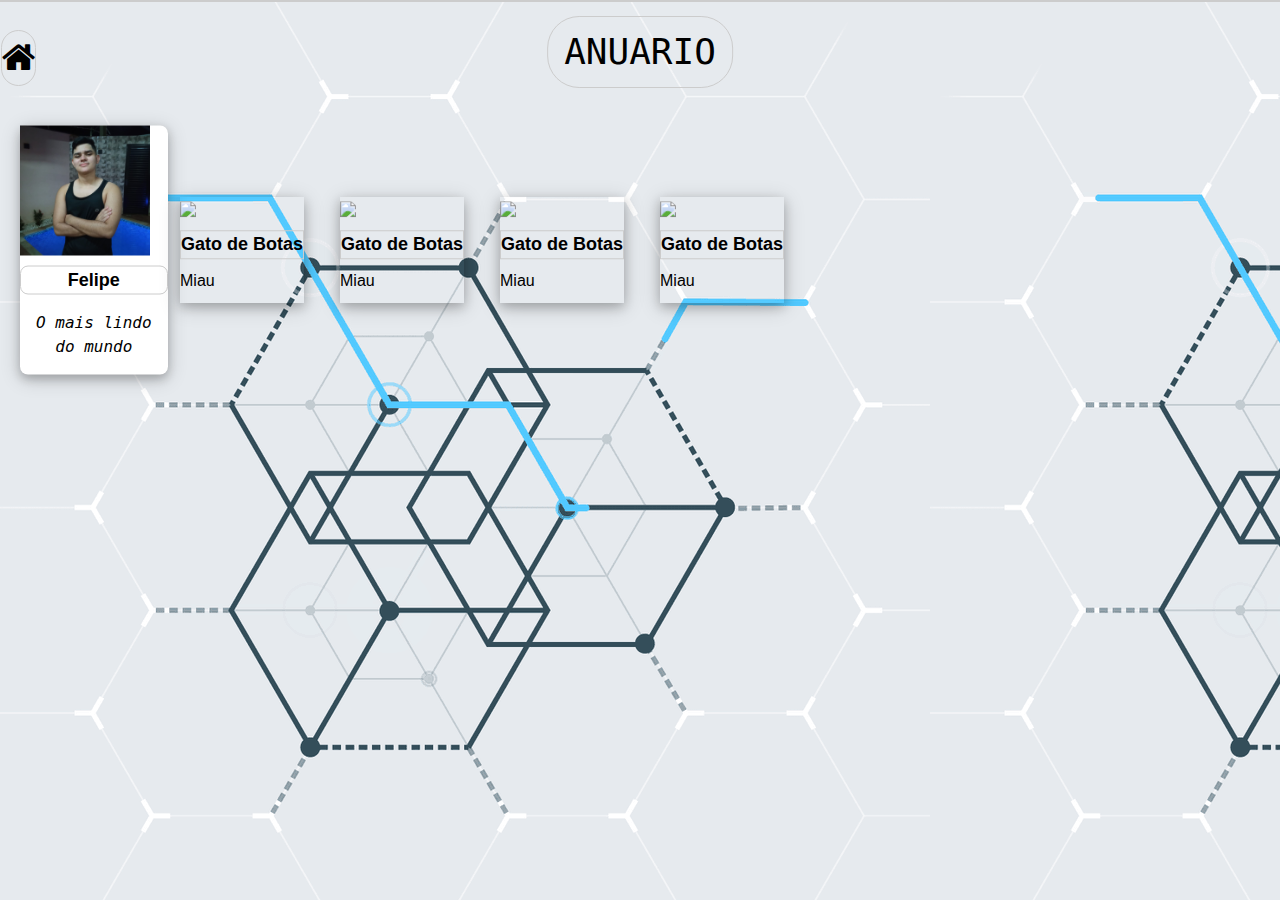
==== anuario.html @ a4c7834b "Add everything to de repository" ====
<!DOCTYPE html>
<html lang="pt-br">
  <head>
    <meta charset="UTF-8" />
    <meta http-equiv="X-UA-Compatible" content="IE=edge" />
    <meta name="viewport" content="width=device-width, initial-scale=1.0" />
    <link rel="stylesheet" href="https://www.w3schools.com/w3css/4/w3.css" />
    <link rel="stylesheet" href="./css/Sitezinho.css" />
    <link
      rel="stylesheet"
      href="https://fonts.googleapis.com/css?family=Lobster&effect=shadow-multiple"
    />
    <link
      rel="stylesheet"
      href="https://cdnjs.cloudflare.com/ajax/libs/font-awesome/4.7.0/css/font-awesome.min.css"
    />
    <link rel="preconnect" href="https://fonts.googleapis.com" />
    <link rel="icon" href="./usedimages/yearclosed.png" />
    <title>Anuário 3ºIT</title>
  </head>
  <body background="./usedimages/Anuario.gif">
    <div class="w3-border">
      <h1
        class="w3-center w3-monospace w3-round-xxlarge w3-transparent w3-border w3-cursive w3-padding w3-display-topmiddle w3-section"
      >
        ANUARIO
      </h1>
      <a href="index.html"
        ><i class="w3-xxlarge bordadoanuario w3-border w3-round-xxlarge"
          ><i class="fa fa-home"></i></i
      ></a>
    </div>
    <br />
    <!-----CARDS---->
    <div
      class="w3-card-4 w3-display-left gatodebotas w3-transparent w3-round-large w3-white"
    >
      <img
        src="./usedimages/felipe.jpg"
        alt="Felipe"
        height="130px"
        width="130px "
        class=""
      />
      <div class="container" style="text-align: center">
        <h5 class="w3-border w3-round-large w3-white">
          <b class="w3-center"> Felipe </b>
        </h5>
        <i
          ><h6 class="w3-monospace w3-margin">O mais lindo <br />do mundo</h6>
        </i>
      </div>
    </div>
    <div class="w3-card-4 w3-display-left anuario1">
      <img src="gatodebotas.jpg" alt=" " height="130px" width="130px" />
      <div class="container">
        <h5 class="w3-border"><b>Gato de Botas </b></h5>
        <h6>Miau</h6>
      </div>
    </div>
    <div class="w3-card-4 w3-display-left anuario2">
      <img src="gatodebotas.jpg" alt=" " height="130px" width="130px" />
      <div class="container">
        <h5 class="w3-border"><b>Gato de Botas </b></h5>
        <h6>Miau</h6>
      </div>
    </div>
    <div class="w3-card-4 w3-display-left anuario3">
      <img src="gatodebotas.jpg" alt=" " height="130px" width="130px" />
      <div class="container">
        <h5 class="w3-border"><b>Gato de Botas </b></h5>
        <h6>Miau</h6>
      </div>
    </div>
    <div class="w3-card-4 w3-display-left anuario4">
      <img src="gatodebotas.jpg" alt=" " height="130px" width="130px" />
      <div class="container">
        <h5 class="w3-border"><b>Gato de Botas </b></h5>
        <h6>Miau</h6>
      </div>
    </div>
  </body>
</html>
---- css/Sitezinho.css ----
.content:before {
  content: "";
  position: fixed;
  left: 0;
  right: 0;
  z-index: -1;

  display: block;
  background-image: url("LP.gif");
  width: 2000px;
  height: 800px;

  -webkit-filter: blur(1px);
  -moz-filter: blur(1px);
  -o-filter: blur(1px);
  -ms-filter: blur(1px);
  filter: blur(1px);
}
.posicao {
  position: absolute;
  top: 50px;
}
.posicaobotao {
  position: absolute;
  top: 400px;
}
.tamanhobotao {
  font-size: 16px;
}
p {
  font-size: small;
}
.gatodebotas {
  top: 250px;
  left: 20px;
}
.bordadoanuario {
  position: absolute;
  top: 30px;
}
.anuario1 {
  top: 250px;
  left: 180px;
}
.anuario2 {
  top: 250px;
  left: 340px;
}
.anuario3 {
  top: 250px;
  left: 500px;
}
.anuario4 {
  top: 250px;
  left: 660px;
}
.nomedafileira1 {
  top: 199;
}

.test {
  position: absolute;
  background-size: auto;
}
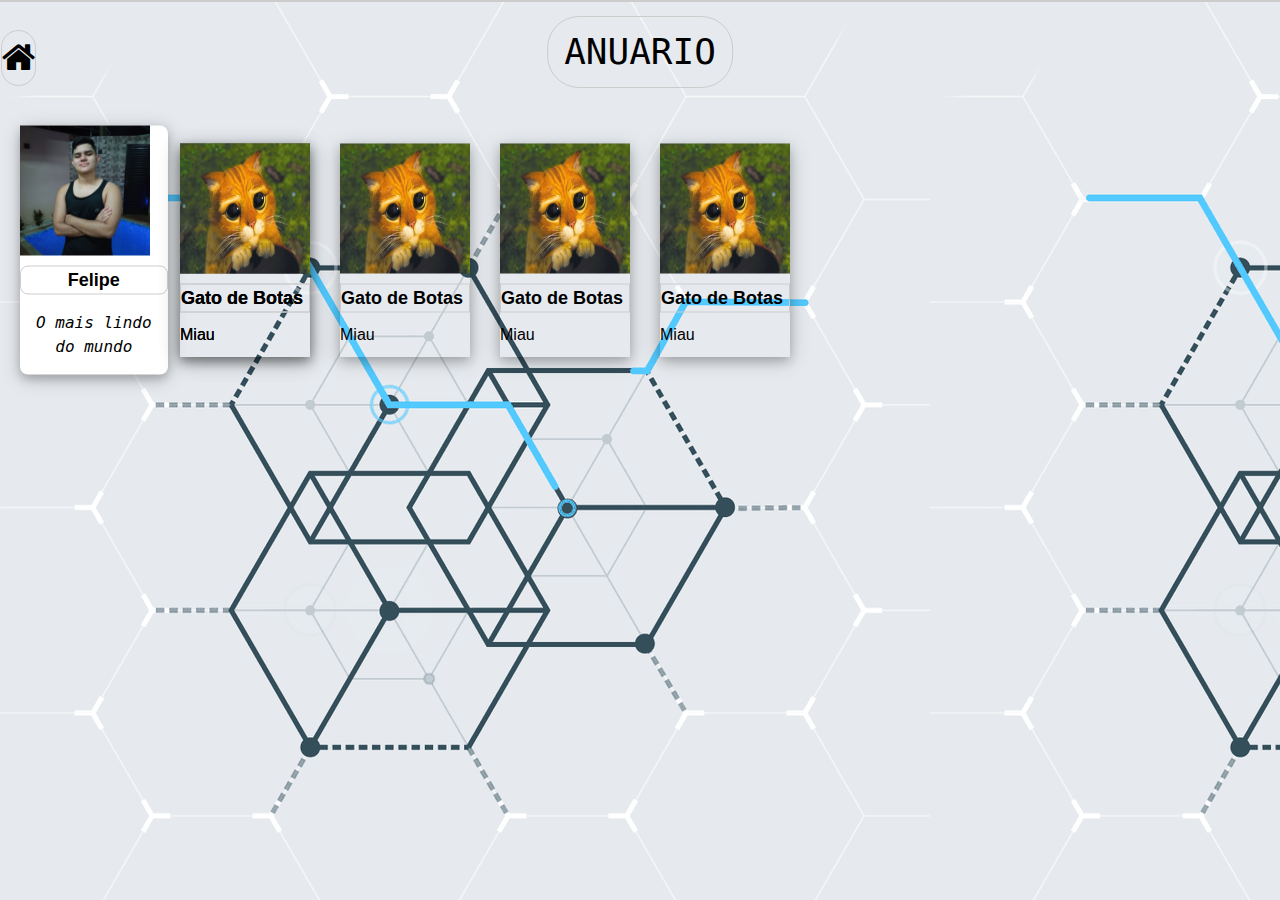
==== commit 961c2333: "Subindo ao Github" ====
--- a/anuario.html
+++ b/anuario.html
@@ -5,7 +5,7 @@
     <meta http-equiv="X-UA-Compatible" content="IE=edge" />
     <meta name="viewport" content="width=device-width, initial-scale=1.0" />
     <link rel="stylesheet" href="https://www.w3schools.com/w3css/4/w3.css" />
-    <link rel="stylesheet" href="./css/Sitezinho.css" />
+    <link rel="stylesheet" href="../css/Sitezinho.css" />
     <link
       rel="stylesheet"
       href="https://fonts.googleapis.com/css?family=Lobster&effect=shadow-multiple"
@@ -52,32 +52,40 @@
       </div>
     </div>
     <div class="w3-card-4 w3-display-left anuario1">
-      <img src="gatodebotas.jpg" alt=" " height="130px" width="130px" />
+      <img src="./usedimages/gatodebotas.jpg" alt=" " height="130px" width="130px" />
+      <div class="container">
+        <h5 class="w3-border"><b>Gato de Botas </b></h5>
+        <h6>Miau</h6>
+      </div>
+    </div>
+    <div class="w3-card-4 w3-display-left anuario1">
+      <img src="./usedimages/gatodebotas.jpg" alt=" " height="130px" width="130px" />
+      <div class="container">
+        <h5 class="w3-border"><b>Gato de Botas </b></h5>
+        <h6>Miau</h6>
+      </div>
+    </div>
+    <div class="w3-card-4 w3-display-left anuario4">
+      <img src="./usedimages/gatodebotas.jpg" alt=" " height="130px" width="130px" />
+      <div class="container">
+        <h5 class="w3-border"><b>Gato de Botas </b></h5>
+        <h6>Miau</h6>
+      </div>
+    </div>
+    <div class="w3-card-4 w3-display-left anuario3">
+      <img src="./usedimages/gatodebotas.jpg" alt=" " height="130px" width="130px" />
       <div class="container">
         <h5 class="w3-border"><b>Gato de Botas </b></h5>
         <h6>Miau</h6>
       </div>
     </div>
     <div class="w3-card-4 w3-display-left anuario2">
-      <img src="gatodebotas.jpg" alt=" " height="130px" width="130px" />
+      <img src="./usedimages/gatodebotas.jpg" alt=" " height="130px" width="130px" />
       <div class="container">
         <h5 class="w3-border"><b>Gato de Botas </b></h5>
         <h6>Miau</h6>
       </div>
     </div>
-    <div class="w3-card-4 w3-display-left anuario3">
-      <img src="gatodebotas.jpg" alt=" " height="130px" width="130px" />
-      <div class="container">
-        <h5 class="w3-border"><b>Gato de Botas </b></h5>
-        <h6>Miau</h6>
-      </div>
-    </div>
-    <div class="w3-card-4 w3-display-left anuario4">
-      <img src="gatodebotas.jpg" alt=" " height="130px" width="130px" />
-      <div class="container">
-        <h5 class="w3-border"><b>Gato de Botas </b></h5>
-        <h6>Miau</h6>
-      </div>
-    </div>
+
   </body>
 </html>
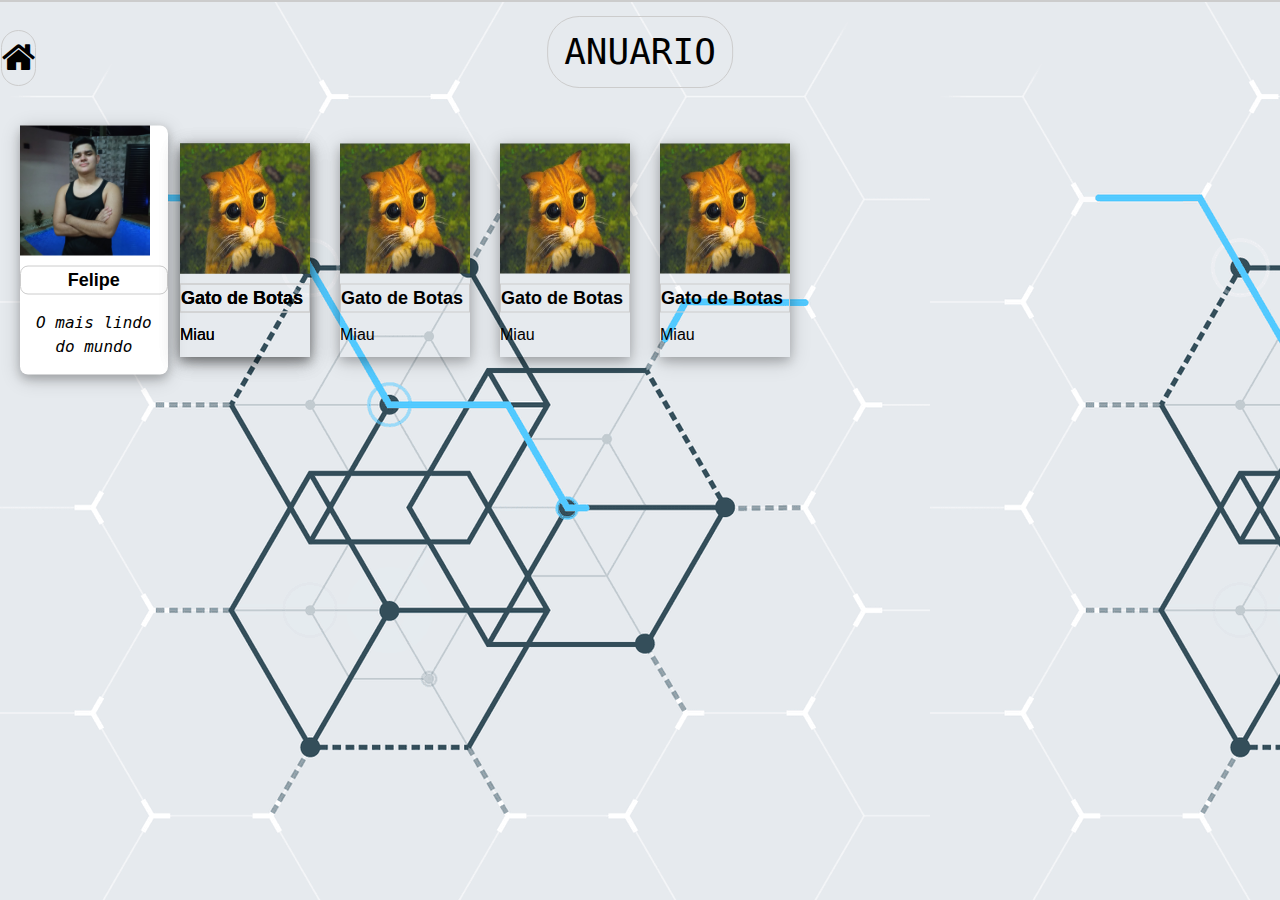
==== commit 91ce3402: "important em algumas classes." ====
--- a/anuario.html
+++ b/anuario.html
@@ -5,7 +5,7 @@
     <meta http-equiv="X-UA-Compatible" content="IE=edge" />
     <meta name="viewport" content="width=device-width, initial-scale=1.0" />
     <link rel="stylesheet" href="https://www.w3schools.com/w3css/4/w3.css" />
-    <link rel="stylesheet" href="../css/Sitezinho.css" />
+    <link rel="stylesheet" href="./css/Sitezinho.css" />
     <link
       rel="stylesheet"
       href="https://fonts.googleapis.com/css?family=Lobster&effect=shadow-multiple"
@@ -52,40 +52,64 @@
       </div>
     </div>
     <div class="w3-card-4 w3-display-left anuario1">
-      <img src="./usedimages/gatodebotas.jpg" alt=" " height="130px" width="130px" />
+      <img
+        src="./usedimages/gatodebotas.jpg"
+        alt=" "
+        height="130px"
+        width="130px"
+      />
       <div class="container">
         <h5 class="w3-border"><b>Gato de Botas </b></h5>
         <h6>Miau</h6>
       </div>
     </div>
     <div class="w3-card-4 w3-display-left anuario1">
-      <img src="./usedimages/gatodebotas.jpg" alt=" " height="130px" width="130px" />
+      <img
+        src="./usedimages/gatodebotas.jpg"
+        alt=" "
+        height="130px"
+        width="130px"
+      />
       <div class="container">
         <h5 class="w3-border"><b>Gato de Botas </b></h5>
         <h6>Miau</h6>
       </div>
     </div>
     <div class="w3-card-4 w3-display-left anuario4">
-      <img src="./usedimages/gatodebotas.jpg" alt=" " height="130px" width="130px" />
+      <img
+        src="./usedimages/gatodebotas.jpg"
+        alt=" "
+        height="130px"
+        width="130px"
+      />
       <div class="container">
         <h5 class="w3-border"><b>Gato de Botas </b></h5>
         <h6>Miau</h6>
       </div>
     </div>
     <div class="w3-card-4 w3-display-left anuario3">
-      <img src="./usedimages/gatodebotas.jpg" alt=" " height="130px" width="130px" />
+      <img
+        src="./usedimages/gatodebotas.jpg"
+        alt=" "
+        height="130px"
+        width="130px"
+      />
       <div class="container">
         <h5 class="w3-border"><b>Gato de Botas </b></h5>
         <h6>Miau</h6>
       </div>
     </div>
     <div class="w3-card-4 w3-display-left anuario2">
-      <img src="./usedimages/gatodebotas.jpg" alt=" " height="130px" width="130px" />
+      <img
+        src="./usedimages/gatodebotas.jpg"
+        alt=" "
+        height="130px"
+        width="130px"
+      />
       <div class="container">
         <h5 class="w3-border"><b>Gato de Botas </b></h5>
         <h6>Miau</h6>
       </div>
     </div>
-
   </body>
 </html>
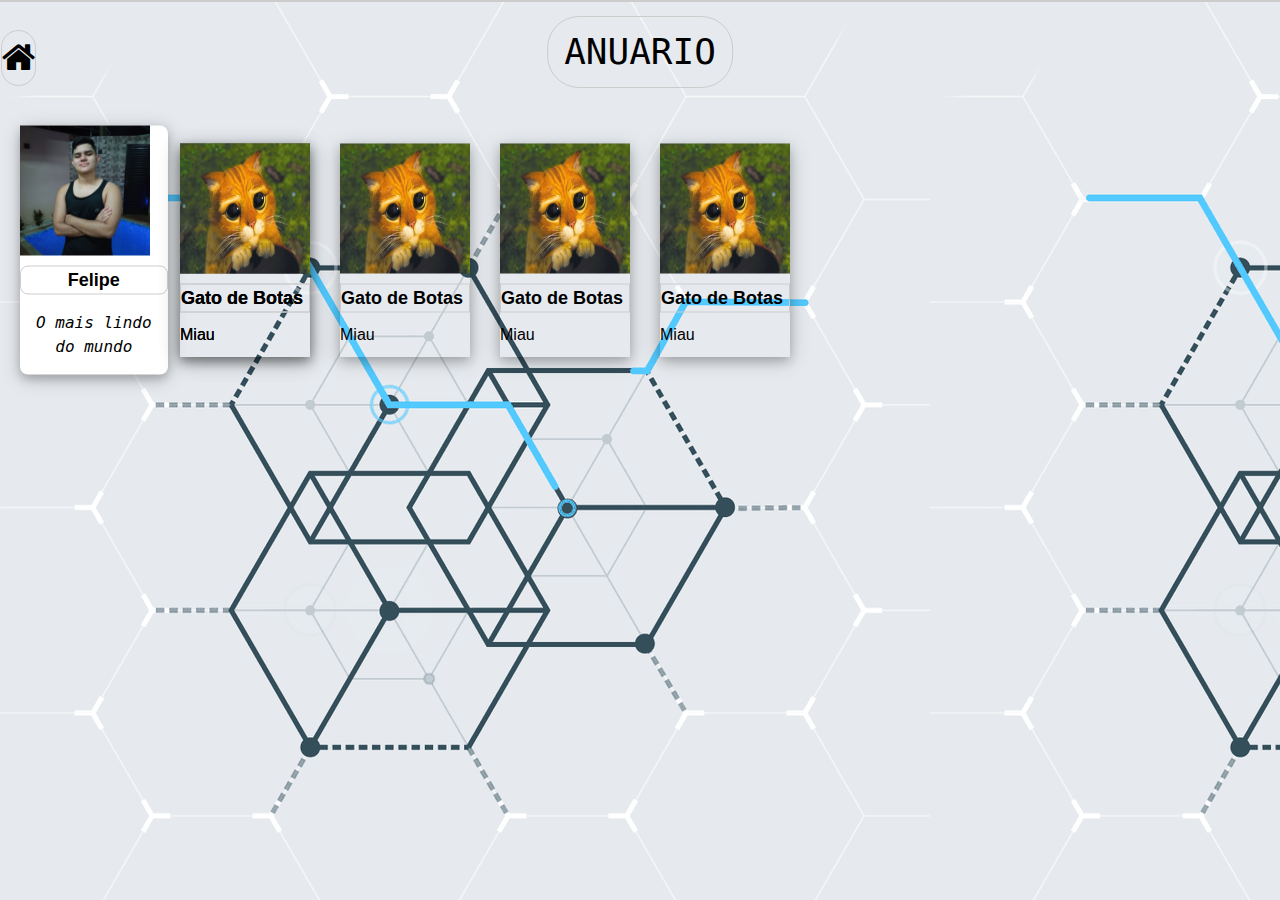
==== commit 748f592d: "O Gabriel fez alterações no caminho do Anuário" ====
--- a/anuario.html
+++ b/anuario.html
@@ -25,7 +25,7 @@
       >
         ANUARIO
       </h1>
-      <a href="index.html"
+      <a href="mainwc.html"
         ><i class="w3-xxlarge bordadoanuario w3-border w3-round-xxlarge"
           ><i class="fa fa-home"></i></i
       ></a>
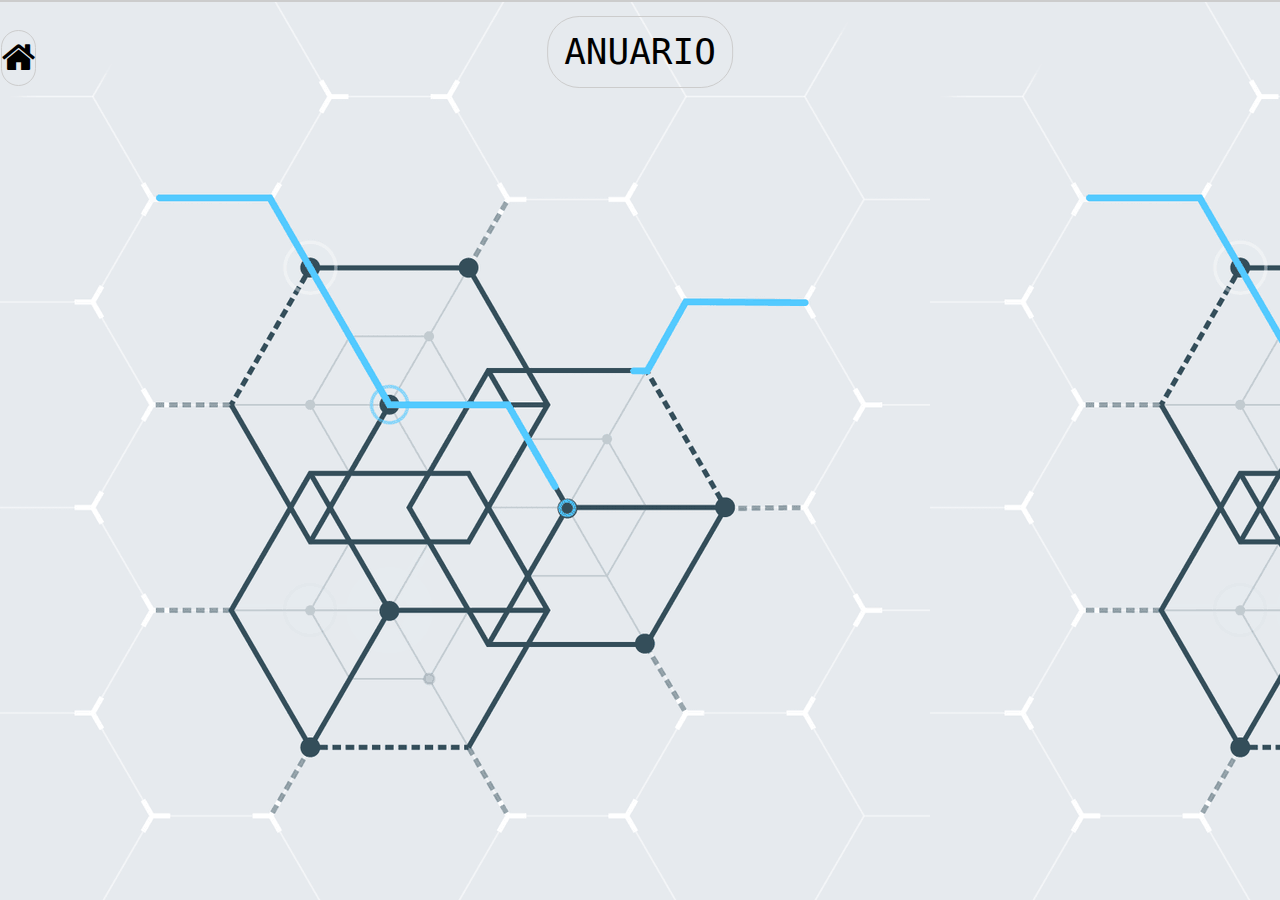
==== commit efc18aa1: "Atualizei o repositório do GitHub, Grandes alterações e progresso" ====
--- a/anuario.html
+++ b/anuario.html
@@ -30,86 +30,5 @@
           ><i class="fa fa-home"></i></i
       ></a>
     </div>
-    <br />
-    <!-----CARDS---->
-    <div
-      class="w3-card-4 w3-display-left gatodebotas w3-transparent w3-round-large w3-white"
-    >
-      <img
-        src="./usedimages/felipe.jpg"
-        alt="Felipe"
-        height="130px"
-        width="130px "
-        class=""
-      />
-      <div class="container" style="text-align: center">
-        <h5 class="w3-border w3-round-large w3-white">
-          <b class="w3-center"> Felipe </b>
-        </h5>
-        <i
-          ><h6 class="w3-monospace w3-margin">O mais lindo <br />do mundo</h6>
-        </i>
-      </div>
-    </div>
-    <div class="w3-card-4 w3-display-left anuario1">
-      <img
-        src="./usedimages/gatodebotas.jpg"
-        alt=" "
-        height="130px"
-        width="130px"
-      />
-      <div class="container">
-        <h5 class="w3-border"><b>Gato de Botas </b></h5>
-        <h6>Miau</h6>
-      </div>
-    </div>
-    <div class="w3-card-4 w3-display-left anuario1">
-      <img
-        src="./usedimages/gatodebotas.jpg"
-        alt=" "
-        height="130px"
-        width="130px"
-      />
-      <div class="container">
-        <h5 class="w3-border"><b>Gato de Botas </b></h5>
-        <h6>Miau</h6>
-      </div>
-    </div>
-    <div class="w3-card-4 w3-display-left anuario4">
-      <img
-        src="./usedimages/gatodebotas.jpg"
-        alt=" "
-        height="130px"
-        width="130px"
-      />
-      <div class="container">
-        <h5 class="w3-border"><b>Gato de Botas </b></h5>
-        <h6>Miau</h6>
-      </div>
-    </div>
-    <div class="w3-card-4 w3-display-left anuario3">
-      <img
-        src="./usedimages/gatodebotas.jpg"
-        alt=" "
-        height="130px"
-        width="130px"
-      />
-      <div class="container">
-        <h5 class="w3-border"><b>Gato de Botas </b></h5>
-        <h6>Miau</h6>
-      </div>
-    </div>
-    <div class="w3-card-4 w3-display-left anuario2">
-      <img
-        src="./usedimages/gatodebotas.jpg"
-        alt=" "
-        height="130px"
-        width="130px"
-      />
-      <div class="container">
-        <h5 class="w3-border"><b>Gato de Botas </b></h5>
-        <h6>Miau</h6>
-      </div>
-    </div>
   </body>
 </html>
